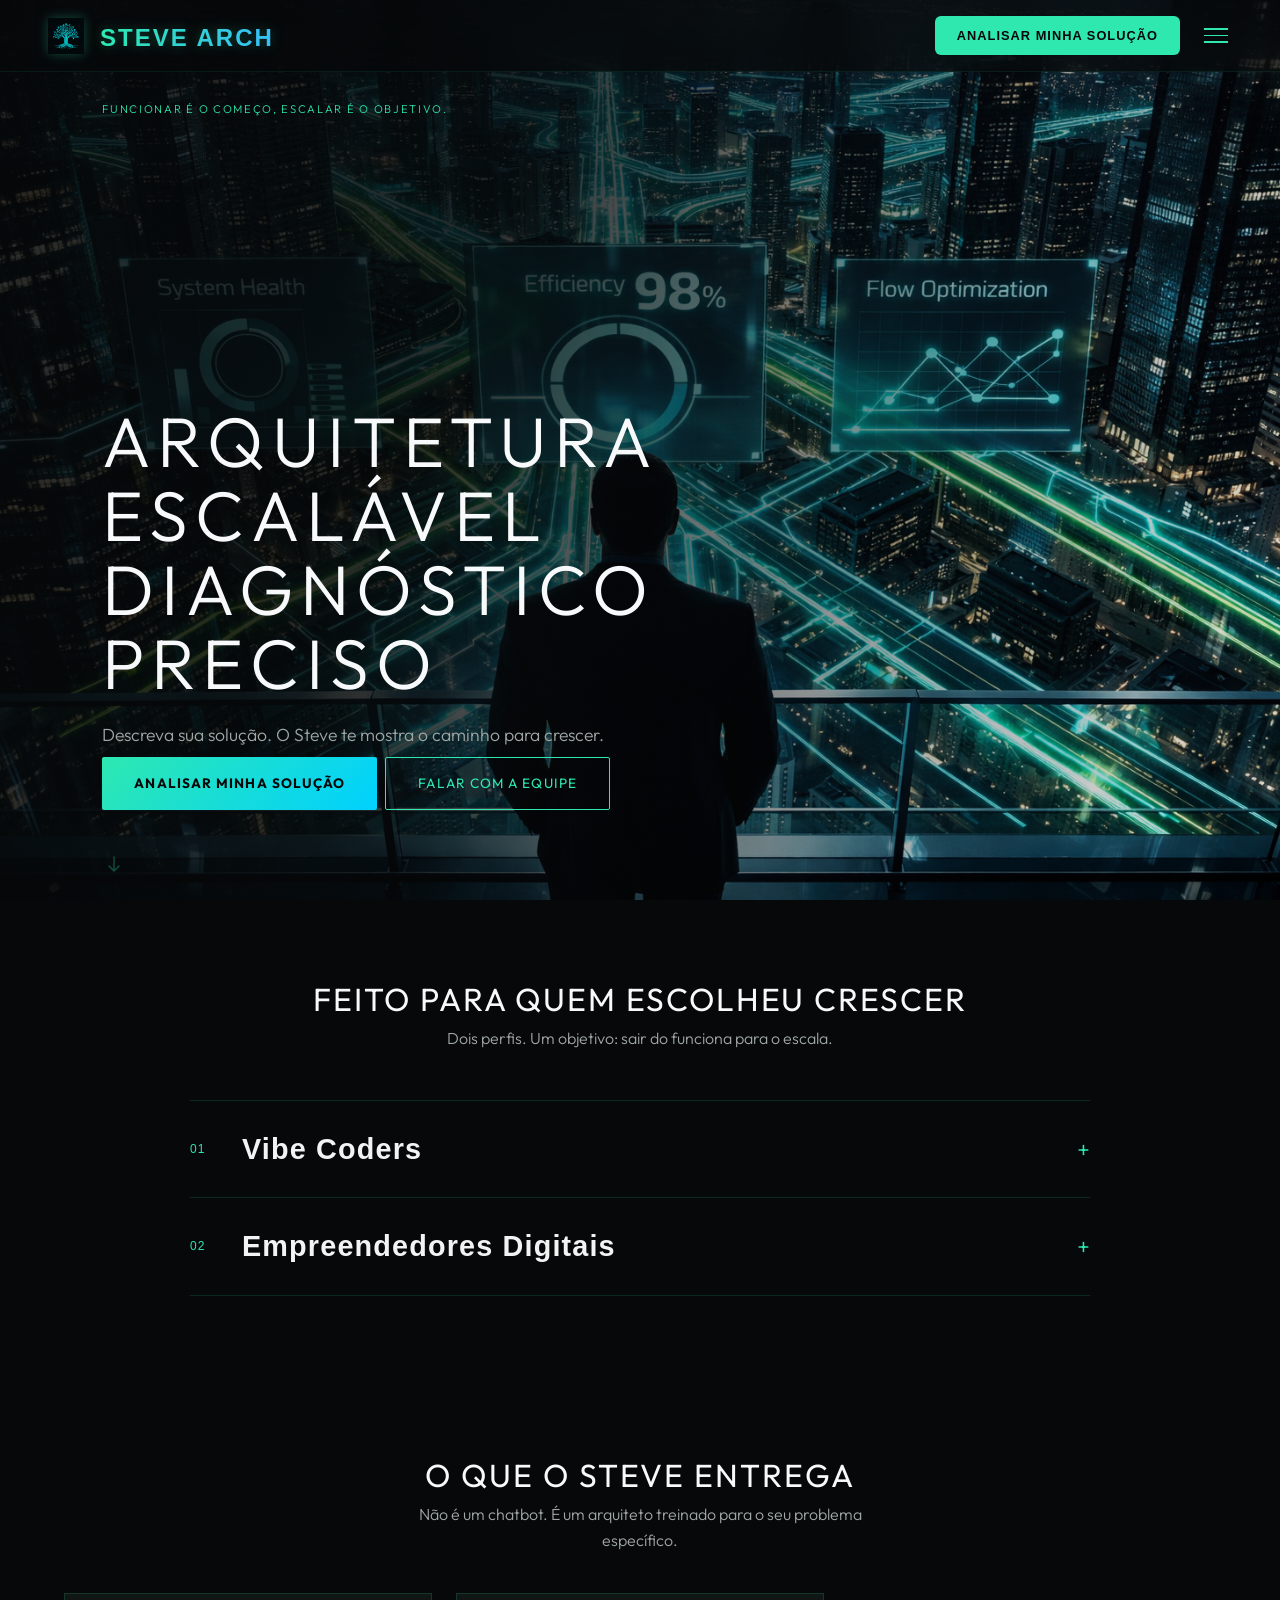
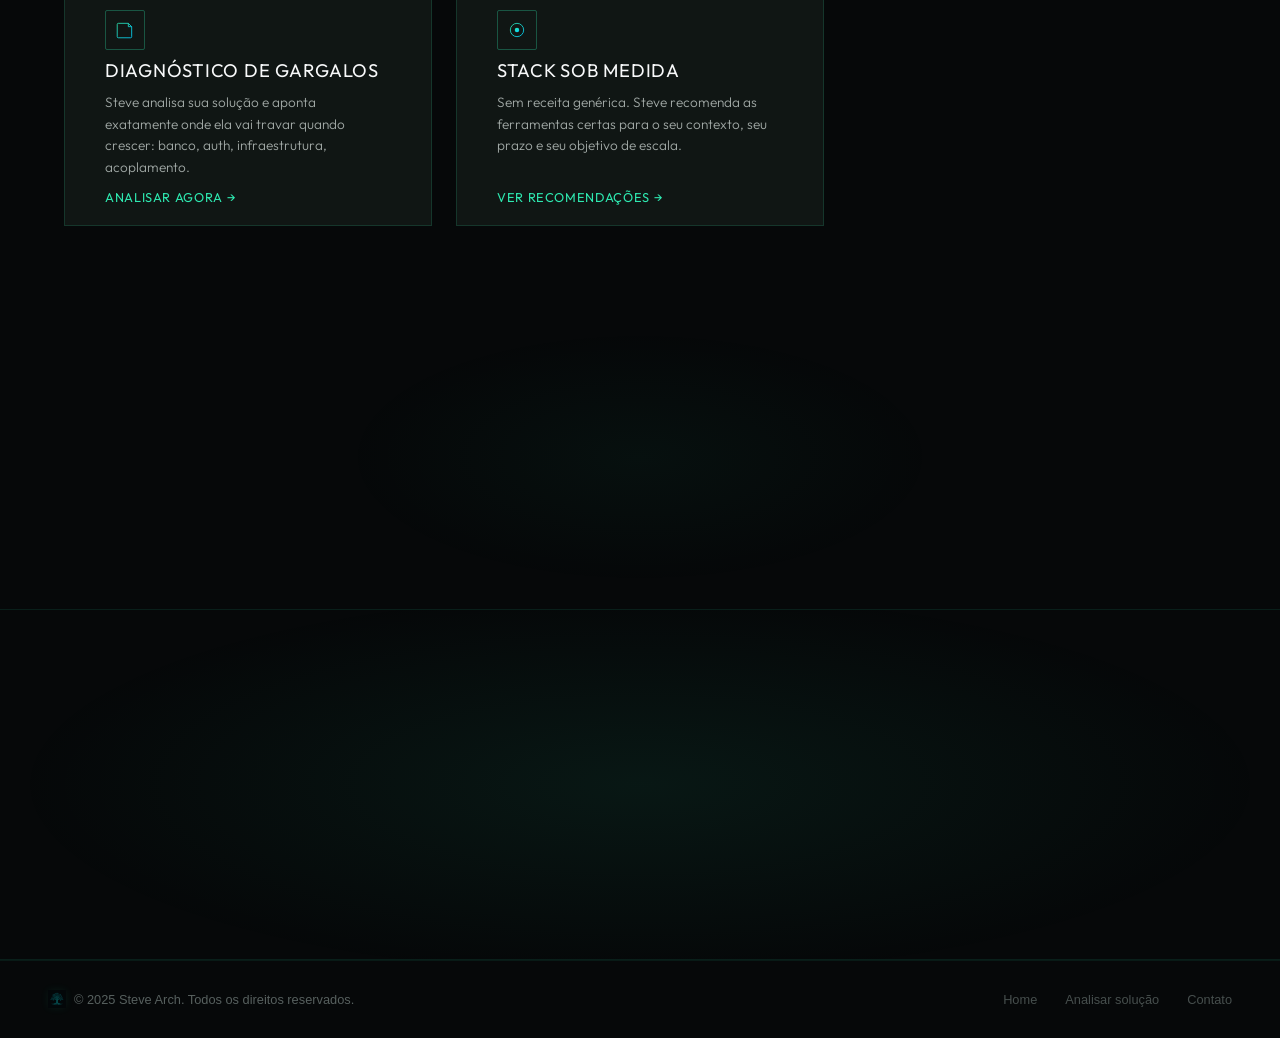
==== front-end/frontend/index.html @ 47bbb351 "feat: frontend Steve Arch completo" ====
<!DOCTYPE html>
<html lang="pt-BR">
<head>
  <meta charset="UTF-8">
  <meta name="viewport" content="width=device-width, initial-scale=1.0">
  <meta name="description" content="Steve Arch — O arquiteto de soluções que te ajuda a escalar. Funcionar é o começo. Escalar é o objetivo.">
  <title>Steve Arch — Funcionar é o começo. Escalar é o objetivo.</title>
  <link rel="preconnect" href="https://fonts.googleapis.com">
  <link rel="preconnect" href="https://fonts.gstatic.com" crossorigin>
  <link href="https://fonts.googleapis.com/css2?family=Outfit:wght@300;400;500;600;700&display=swap" rel="stylesheet">
  <link rel="icon" type="image/png" href="../Image/logo2.png">
  <link rel="stylesheet" href="https://cdnjs.cloudflare.com/ajax/libs/font-awesome/6.5.0/css/all.min.css">
  <link rel="stylesheet" href="css/main.css">
  <link rel="stylesheet" href="css/components.css">
  <link rel="stylesheet" href="css/animations.css">
  <script defer src="js/neural-bg.js"></script>
  <script defer src="js/main.js"></script>
</head>
<body>
  <canvas id="neural-canvas" aria-hidden="true"></canvas>
  <div class="page-content">
    <nav class="navbar" id="navbar">
      <div class="nav-left">
        <a href="index.html" class="nav-logo-link">
          <img src="../Image/logo.png" alt="Steve Arch" class="atech-tree-img">
          <svg class="atech-logo-svg" width="200" height="36" viewBox="0 0 200 36" xmlns="http://www.w3.org/2000/svg">
            <defs>
              <linearGradient id="logo-grad" x1="0%" y1="0%" x2="100%" y2="0%">
                <stop offset="0%" stop-color="#2EE8B0"/>
                <stop offset="100%" stop-color="#38BDF8"/>
              </linearGradient>
            </defs>
            <text id="atech-full" x="4" y="28"
              font-family="'Arial Black', sans-serif"
              font-size="24" font-weight="700"
              fill="url(#logo-grad)"
              letter-spacing="2"
              style="opacity:0"
            >STEVE ARCH</text>
          </svg>
        </a>
      </div>
      <div class="nav-right">
        <a href="produtos.html" class="btn-cta-nav">Analisar minha solução</a>
        <button class="hamburger" id="hamburger" aria-label="Menu">
          <span></span><span></span><span></span>
        </button>
      </div>
    </nav>
    <div class="menu-overlay" id="menuOverlay">
      <button class="menu-close" id="menuClose">✕</button>
      <nav class="menu-overlay-nav">
        <a href="index.html" class="menu-link">Home</a>
        <a href="produtos.html" class="menu-link">Analisar solução</a>
        <a href="contato.html" class="menu-link">Contato</a>
      </nav>
    </div>
    <main>
      <section class="hero" aria-labelledby="hero-title">
        <span class="hero-tag fade-in">Funcionar é o começo, escalar é o objetivo.</span>
        <h1 id="hero-title" class="fade-in">Arquitetura escalável<br>Diagnóstico preciso</h1>
        <p class="hero-subtitle fade-in">Descreva sua solução. O Steve te mostra o caminho para crescer.</p>
        <div class="hero-actions fade-in">
          <a href="produtos.html" class="btn btn--primary">Analisar minha solução</a>
          <a href="contato.html" class="btn btn--outline">Falar com a equipe</a>
        </div>
        <div class="hero-particles-wrap">
          <canvas id="hero-particles" aria-hidden="true"></canvas>
        </div>
        <div class="hero__scroll scroll-indicator" aria-hidden="true">
          <svg width="24" height="24" viewBox="0 0 24 24" fill="none" xmlns="http://www.w3.org/2000/svg">
            <path d="M12 5v14m0 0l-5-5m5 5 5-5" stroke="rgba(46,232,176,0.3)" stroke-width="1.5" stroke-linecap="round" stroke-linejoin="round"/>
          </svg>
        </div>
      </section>
      <section class="section" aria-labelledby="whom-title">
        <div class="container">
          <h2 id="whom-title" class="section__title fade-in">Feito para quem escolheu crescer</h2>
          <p class="section__subtitle subtitle fade-in">Dois perfis. Um objetivo: sair do funciona para o escala.</p>
          <div class="accordion-audience fade-in">
            <div class="acc-item fade-in" data-index="0">
              <div class="acc-header">
                <span class="acc-number">01</span>
                <h3 class="acc-title">Vibe Coders</h3>
                <span class="acc-icon">+</span>
              </div>
              <div class="acc-body">
                <p>Você criou uma solução com IA e ela funciona. Mas você sabe que se crescer, vai quebrar. O Steve Arch analisa o que você construiu, aponta onde vai travar e mostra o caminho para chegar a mil usuários sem refazer tudo do zero.</p>
                <ul class="acc-list">
                  <li>Diagnóstico dos gargalos da sua solução</li>
                  <li>Stack recomendada para o seu contexto</li>
                  <li>Próximo passo validado antes de executar</li>
                  <li>Projeção de onde sua solução pode chegar</li>
                </ul>
                <a href="produtos.html" class="acc-cta">Analisar minha solução →</a>
              </div>
            </div>
            <div class="acc-item fade-in" data-index="1">
              <div class="acc-header">
                <span class="acc-number">02</span>
                <h3 class="acc-title">Empreendedores Digitais</h3>
                <span class="acc-icon">+</span>
              </div>
              <div class="acc-body">
                <p>Você tem uma ideia ou um produto nascente e quer construir certo desde o início. O Steve não te dá um passo a passo genérico. Ele entende o seu problema real e projeta a arquitetura certa para a escala que você quer atingir.</p>
                <ul class="acc-list">
                  <li>Arquitetura pensada para crescimento</li>
                  <li>Ferramentas certas para o seu momento</li>
                  <li>Visão do potencial financeiro da solução</li>
                  <li>Decisões técnicas com impacto de negócio</li>
                </ul>
                <a href="produtos.html" class="acc-cta">Começar do jeito certo →</a>
              </div>
            </div>
          </div>
        </div>
      </section>
      <section class="section" aria-labelledby="offerings-title">
        <div class="container">
          <h2 id="offerings-title" class="section__title fade-in">O que o Steve entrega</h2>
          <p class="section__subtitle subtitle fade-in">Não é um chatbot. É um arquiteto treinado para o seu problema específico.</p>
          <div class="offerings-grid">
            <article class="offering-card fade-in delay-1">
              <div class="offering-card__icon" aria-hidden="true">
                <svg width="20" height="20" viewBox="0 0 36 36" fill="none" xmlns="http://www.w3.org/2000/svg">
                  <defs><linearGradient id="ig-ebook" x1="0%" y1="0%" x2="100%" y2="100%"><stop offset="0%" stop-color="#2EE8B0"/><stop offset="100%" stop-color="#00D1FF"/></linearGradient></defs>
                  <path d="M6 6h18l6 6v18a2 2 0 0 1-2 2H6a2 2 0 0 1-2-2V8a2 2 0 0 1 2-2z" stroke="url(#ig-ebook)" stroke-width="1.5" fill="none"/>
                  <path d="M24 6v6h6" stroke="url(#ig-ebook)" stroke-width="1.5"/>
                  <line x1="10" y1="20" x2="22" y2="20" stroke="url(#ig-ebook)" stroke-width="1" stroke-linecap="round"/>
                  <line x1="10" y1="24" x2="22" y2="24" stroke="url(#ig-ebook)" stroke-width="1" stroke-linecap="round"/>
                  <line x1="10" y1="28" x2="18" y2="28" stroke="url(#ig-ebook)" stroke-width="1" stroke-linecap="round"/>
                </svg>
              </div>
              <h3>Diagnóstico de Gargalos</h3>
              <p>Steve analisa sua solução e aponta exatamente onde ela vai travar quando crescer: banco, auth, infraestrutura, acoplamento.</p>
              <a href="produtos.html" class="offering-card__link">Analisar agora &rarr;</a>
            </article>
            <article class="offering-card fade-in delay-2">
              <div class="offering-card__icon" aria-hidden="true">
                <svg width="20" height="20" viewBox="0 0 36 36" fill="none" xmlns="http://www.w3.org/2000/svg">
                  <defs><linearGradient id="ig-trade" x1="0%" y1="0%" x2="100%" y2="100%"><stop offset="0%" stop-color="#2EE8B0"/><stop offset="100%" stop-color="#00D1FF"/></linearGradient></defs>
                  <circle cx="18" cy="18" r="12" stroke="url(#ig-trade)" stroke-width="1.5" fill="none"/>
                  <circle cx="18" cy="18" r="4" fill="url(#ig-trade)"/>
                  <line x1="18" y1="4" x2="18" y2="10" stroke="url(#ig-trade)" stroke-width="1.5" stroke-linecap="round"/>
                  <line x1="18" y1="26" x2="18" y2="32" stroke="url(#ig-trade)" stroke-width="1.5" stroke-linecap="round"/>
                  <line x1="4" y1="18" x2="10" y2="18" stroke="url(#ig-trade)" stroke-width="1.5" stroke-linecap="round"/>
                  <line x1="26" y1="18" x2="32" y2="18" stroke="url(#ig-trade)" stroke-width="1.5" stroke-linecap="round"/>
                </svg>
              </div>
              <h3>Stack sob Medida</h3>
              <p>Sem receita genérica. Steve recomenda as ferramentas certas para o seu contexto, seu prazo e seu objetivo de escala.</p>
              <a href="produtos.html" class="offering-card__link">Ver recomendações &rarr;</a>
            </article>
            <article class="offering-card fade-in delay-3">
              <div class="offering-card__icon" aria-hidden="true">
                <svg width="20" height="20" viewBox="0 0 36 36" fill="none" xmlns="http://www.w3.org/2000/svg">
                  <defs><linearGradient id="ig-solucoes" x1="0%" y1="0%" x2="100%" y2="100%"><stop offset="0%" stop-color="#2EE8B0"/><stop offset="100%" stop-color="#00D1FF"/></linearGradient></defs>
                  <rect x="4" y="4" width="12" height="12" rx="2" stroke="url(#ig-solucoes)" stroke-width="1.5" fill="none"/>
                  <rect x="20" y="4" width="12" height="12" rx="2" stroke="url(#ig-solucoes)" stroke-width="1.5" fill="none"/>
                  <rect x="4" y="20" width="12" height="12" rx="2" stroke="url(#ig-solucoes)" stroke-width="1.5" fill="none"/>
                  <rect x="20" y="20" width="12" height="12" rx="2" stroke="url(#ig-solucoes)" stroke-width="1.5" fill="none"/>
                </svg>
              </div>
              <h3>Projeção de Potencial</h3>
              <p>Steve mostra onde sua solução pode chegar em usuários, receita e impacto. Com as decisões técnicas certas tomadas hoje.</p>
              <a href="produtos.html" class="offering-card__link">Ver projeção &rarr;</a>
            </article>
          </div>
        </div>
      </section>
      <section class="final-cta" aria-labelledby="final-cta-title">
        <div class="container">
          <h2 id="final-cta-title" class="final-cta__title fade-in">Sua solução precisa de mais do que funcionar.</h2>
          <p class="final-cta__subtitle subtitle fade-in">Descreva o que você construiu. Steve cuida do resto.</p>
          <a href="produtos.html" class="btn btn--primary fade-in">Analisar minha solução</a>
        </div>
      </section>
    </main>
    <section class="cta-strip">
      <div class="cta-strip-inner">
        <div class="cta-strip-text fade-in">
          <span class="cta-strip-tag">Pronto para escalar de verdade?</span>
          <h2 class="cta-strip-title">Funcionar é o começo.<br>Escalar é o objetivo.</h2>
        </div>
        <div class="cta-strip-actions fade-in">
          <a href="produtos.html" class="btn-primary">Analisar minha solução</a>
          <a href="contato.html" class="btn-secondary">Falar com a equipe</a>
        </div>
      </div>
    </section>
    <footer class="footer">
      <div class="footer-inner">
        <span class="footer-copy">
          <img src="../Image/logo.png" alt="Steve Arch" class="footer-logo-icon">
          © 2025 Steve Arch. Todos os direitos reservados.
        </span>
        <nav class="footer-nav">
          <a href="index.html">Home</a>
          <a href="produtos.html">Analisar solução</a>
          <a href="contato.html">Contato</a>
        </nav>
      </div>
    </footer>
  </div>
<script>
(function() {
  function animateLogo() {
    var el = document.getElementById('atech-full');
    if (!el) return;
    var text = 'STEVE ARCH';
    var letters = [];
    for (var i = 1; i <= text.length; i++) { letters.push(text.substring(0, i)); }
    var i = 0;
    el.style.opacity = '1';
    function type() {
      if (i < letters.length) { el.textContent = letters[i]; i++; setTimeout(type, 120); }
      else { setTimeout(erase, 1200); }
    }
    function erase() {
      var j = text.length;
      function del() {
        if (j > 0) { el.textContent = text.substring(0, j); j--; setTimeout(del, 80); }
        else { el.textContent = ''; setTimeout(animateLogo, 500); }
      }
      del();
    }
    type();
  }
  if (document.readyState === 'loading') { document.addEventListener('DOMContentLoaded', animateLogo); }
  else { animateLogo(); }
})();
</script>
<script>
(function() {
  var canvas = document.getElementById('hero-particles');
  if (!canvas) return;
  var ctx = canvas.getContext('2d');
  var w, h, particles;
  var COLORS = [[46,232,176],[0,209,255],[30,80,255]];
  var PARTICLE_COUNT = 40;
  function resize() { var p = canvas.parentElement; w = canvas.width = p.offsetWidth; h = canvas.height = p.offsetHeight; }
  function init() {
    resize(); particles = [];
    for (var i = 0; i < PARTICLE_COUNT; i++) {
      var c = COLORS[Math.floor(Math.random()*COLORS.length)];
      particles.push({x:Math.random()*w,y:Math.random()*h,vx:(Math.random()-0.5)*0.6,vy:(Math.random()-0.5)*0.6,r:Math.random()*1.8+0.5,c:c,a:Math.random()*0.3+0.15});
    }
  }
  function draw() {
    ctx.clearRect(0,0,w,h);
    for (var i = 0; i < particles.length; i++) {
      var p = particles[i]; p.x+=p.vx; p.y+=p.vy;
      if(p.x<0)p.x=w; if(p.x>w)p.x=0; if(p.y<0)p.y=h; if(p.y>h)p.y=0;
      ctx.beginPath(); ctx.arc(p.x,p.y,p.r,0,Math.PI*2);
      ctx.fillStyle='rgba('+p.c[0]+','+p.c[1]+','+p.c[2]+','+p.a+')'; ctx.fill();
      for (var j=i+1;j<particles.length;j++) {
        var q=particles[j]; var dx=p.x-q.x; var dy=p.y-q.y; var dist=dx*dx+dy*dy;
        if(dist<10000){var alpha=0.08*(1-dist/10000);ctx.beginPath();ctx.moveTo(p.x,p.y);ctx.lineTo(q.x,q.y);ctx.strokeStyle='rgba(46,232,176,'+alpha+')';ctx.lineWidth=0.5;ctx.stroke();}
      }
    }
    requestAnimationFrame(draw);
  }
  init(); draw(); window.addEventListener('resize',function(){resize();});
})();
</script>
</body>
</html>
---- front-end/frontend/css/main.css ----
/* ========================================
   ATECH — Intensidade +2
   Futurista, vibrante, com DNA verde
   ======================================== */

*,
*::before,
*::after {
  margin: 0;
  padding: 0;
  box-sizing: border-box;
}

:root {
  /* Core palette — Intensidade +2 */
  --bg-deep:      #060809;   /* Primary page background */
  --bg-base:      #0A0E0D;   /* Section backgrounds */
  --bg-surface:   #101614;   /* Card backgrounds */
  --bg-elevated:  #161D1A;   /* Hover */

  /* Accents */
  --accent:       #2EE8B0;   /* Primary vibrant green */
  --accent-muted: #76AB96;   /* Detail — borders, secondary */

  /* Typography */
  --text-primary: #F8F9FA;   /* Pure cold white */
  --text-second:  #A0A8A5;   /* Muted slate green */
  --text-dim:     #2E3431;   /* Disabled */

  /* Glow */
  --glow:       0 0 20px rgba(46, 232, 176, 0.5);
  --glow-sm:    0 0 8px rgba(46, 232, 176, 0.25);
  --glow-dim:   0 0 6px rgba(46, 232, 176, 0.15);

  /* Borders */
  --border-dim:  1px solid rgba(46, 232, 176, 0.10);
  --border-base: 1px solid rgba(46, 232, 176, 0.15);
  --border-accent: 1px solid rgba(46, 232, 176, 0.30);

  /* Spacing */
  --space-xs: 8px;
  --space-sm: 16px;
  --space-md: 24px;
  --space-lg: 40px;
  --space-xl: 56px;
  --space-2xl: 80px;

  /* Typography */
  --font-main:  'Outfit', sans-serif;
  --font-body:  'Outfit', sans-serif;

  /* Layout */
  --container-max: 1200px;
  --navbar-h: 72px;
}

html { scroll-behavior: smooth; }

body {
  font-family: var(--font-body);
  font-weight: 300;
  line-height: 1.7;
  color: var(--text-primary);
  background: var(--bg-deep);
  overflow-x: hidden;
}

/* Neural canvas */
#neural-canvas {
  position: fixed; top: 0; left: 0;
  width: 100%; height: 100%;
  z-index: 0; pointer-events: none;
}

.page-content { position: relative; z-index: 1; }

a { color: inherit; text-decoration: none; }

img { display: block; max-width: 100%; }

ul, ol { list-style: none; }

/* ============================
   TYPOGRAPHY (untouched)
   ============================ */
h1, h2, h3, h4, h5, h6 {
  font-family: var(--font-main);
  color: var(--text-primary);
  text-transform: uppercase;
}

h1 {
  font-size: clamp(2.5rem, 5vw, 4rem);
  font-weight: 300;
  letter-spacing: 0.1em;
  line-height: 1.05;
}

h2 {
  font-size: clamp(1.4rem, 3vw, 2rem);
  font-weight: 400;
  letter-spacing: 0.06em;
  line-height: 1.2;
}

h3 {
  font-size: clamp(0.95rem, 1.8vw, 1.15rem);
  font-weight: 400;
  line-height: 1.4;
  letter-spacing: 0.04em;
}

h4 {
  font-size: 0.9rem;
  font-weight: 400;
  text-transform: uppercase;
  letter-spacing: 0.08em;
}

p { color: var(--text-second); font-weight: 300; line-height: 1.6; }

.subtitle {
  font-weight: 300;
  color: var(--text-second);
  line-height: 1.6;
}

/* ============================
   CONTAINER
   ============================ */
.container {
  width: 100%; max-width: var(--container-max);
  margin: 0 auto; padding: 0 var(--space-sm);
}

/* ============================
   NAVBAR
   ============================ */
.navbar {
  position: fixed;
  top: 0; left: 0; right: 0;
  z-index: 100;
  display: flex;
  align-items: center;
  justify-content: space-between;
  padding: 0 48px;
  height: 72px;
  background: rgba(6, 8, 9, 0.7);
  backdrop-filter: blur(20px);
  -webkit-backdrop-filter: blur(20px);
  border-bottom: 1px solid rgba(46, 232, 176, 0.08);
  transition: background 0.3s ease;
}
.navbar.scrolled {
  background: rgba(6, 8, 9, 0.95);
  border-bottom-color: rgba(46, 232, 176, 0.15);
}
.nav-left { display: flex; align-items: center; gap: 12px; }
.nav-right { display: flex; align-items: center; gap: 20px; }
.nav-links { display: none; }
.nav-logo-link { display: flex; align-items: center; gap: 12px; text-decoration: none; }

.btn-cta-nav {
  padding: 9px 22px;
  background: #2EE8B0;
  color: #060809;
  font-family: 'DM Sans', sans-serif;
  font-size: 0.8rem;
  font-weight: 700;
  letter-spacing: 0.08em;
  text-transform: uppercase;
  border-radius: 6px;
  text-decoration: none;
  transition: all 0.2s ease;
}
.btn-cta-nav:hover {
  background: #38BDF8;
  box-shadow: 0 0 20px rgba(46, 232, 176, 0.3);
}

.hamburger {
  background: none;
  border: none;
  cursor: pointer;
  display: flex;
  flex-direction: column;
  gap: 5px;
  padding: 4px;
}
.hamburger span {
  display: block;
  width: 24px;
  height: 1.5px;
  background: #2EE8B0;
  transition: all 0.3s ease;
}
.hamburger.active span:nth-child(1) { transform: translateY(6.5px) rotate(45deg); }
.hamburger.active span:nth-child(2) { opacity: 0; }
.hamburger.active span:nth-child(3) { transform: translateY(-6.5px) rotate(-45deg); }

.menu-overlay {
  position: fixed;
  inset: 0;
  z-index: 200;
  background: rgba(6, 8, 9, 0.97);
  backdrop-filter: blur(24px);
  -webkit-backdrop-filter: blur(24px);
  display: flex;
  flex-direction: column;
  align-items: center;
  justify-content: center;
  opacity: 0;
  pointer-events: none;
  transition: opacity 0.4s ease;
}
.menu-overlay.open {
  opacity: 1;
  pointer-events: all;
}
.menu-close {
  position: absolute;
  top: 28px; right: 48px;
  background: none;
  border: none;
  color: #2EE8B0;
  font-size: 1.5rem;
  cursor: pointer;
}
.menu-overlay-nav {
  display: flex;
  flex-direction: column;
  align-items: center;
  gap: 40px;
}
.menu-link {
  font-family: 'Syne', sans-serif;
  font-size: clamp(2.5rem, 6vw, 4.5rem);
  font-weight: 800;
  color: #F0F4F3;
  text-decoration: none;
  letter-spacing: -0.02em;
  transition: color 0.2s ease;
  line-height: 1;
}
.menu-link:hover { color: #2EE8B0; }

/* ============================
   ACCORDION AUDIENCE
   ============================ */
.accordion-audience {
  width: 100%;
  max-width: 900px;
  margin: 48px auto 0;
  display: flex;
  flex-direction: column;
  gap: 0;
}
.acc-item {
  border-top: 1px solid rgba(46, 232, 176, 0.15);
  overflow: hidden;
  transition: background 0.3s ease;
}
.acc-item:last-child { border-bottom: 1px solid rgba(46, 232, 176, 0.15); }
.acc-item.active { background: rgba(46, 232, 176, 0.04); }
.acc-header {
  display: flex;
  align-items: center;
  gap: 24px;
  padding: 28px 0;
  cursor: pointer;
  user-select: none;
}
.acc-number {
  font-family: 'DM Sans', sans-serif;
  font-size: 0.75rem;
  color: #2EE8B0;
  letter-spacing: 0.1em;
  min-width: 28px;
}
.acc-title {
  font-family: 'Syne', sans-serif;
  font-size: clamp(1.3rem, 2.5vw, 1.8rem);
  font-weight: 700;
  color: #F0F4F3;
  flex: 1;
  margin: 0;
  transition: color 0.2s ease;
  text-transform: none;
}
.acc-item.active .acc-title { color: #2EE8B0; }
.acc-icon {
  font-size: 1.5rem;
  color: #2EE8B0;
  transition: transform 0.3s ease;
  line-height: 1;
}
.acc-item.active .acc-icon { transform: rotate(45deg); }
.acc-body {
  max-height: 0;
  overflow: hidden;
  transition: max-height 0.5s cubic-bezier(0.16, 1, 0.3, 1), padding 0.3s ease;
  padding: 0;
}
.acc-item.active .acc-body {
  max-height: 400px;
  padding-bottom: 32px;
}
.acc-body p {
  color: #A8B8B4;
  font-size: 1rem;
  line-height: 1.7;
  margin-bottom: 20px;
  max-width: 620px;
}
.acc-list {
  list-style: none;
  padding: 0;
  margin: 0 0 24px;
  display: flex;
  flex-direction: column;
  gap: 10px;
}
.acc-list li {
  display: flex;
  align-items: center;
  gap: 10px;
  font-size: 0.9rem;
  color: #F0F4F3;
}
.acc-list li::before {
  content: '';
  width: 6px;
  height: 6px;
  border-radius: 50%;
  background: #2EE8B0;
  flex-shrink: 0;
}
.acc-cta {
  color: #2EE8B0;
  font-size: 0.85rem;
  font-weight: 600;
  letter-spacing: 0.05em;
  text-decoration: none;
  transition: opacity 0.2s ease;
}
.acc-cta:hover { opacity: 0.7; }
/* ============================
   BUTTONS
   ============================ */
.btn {
  display: inline-flex; align-items: center; justify-content: center; gap: var(--space-xs);
  font-family: var(--font-body); font-weight: 400; font-size: 0.85rem;
  padding: 14px 32px; border-radius: 2px;
  border: none; cursor: pointer; transition: all 0.25s ease;
  text-decoration: none; white-space: nowrap;
  letter-spacing: 0.08em; text-transform: uppercase;
}

.btn:focus-visible { outline: 2px solid var(--accent); outline-offset: 3px; }

/* Primary — solid green */
.btn--primary {
  background: linear-gradient(135deg, #2EE8B0, #00D1FF);
  color: #060809;
  font-weight: 700;
}

.btn--primary:hover {
  box-shadow: 0 0 20px rgba(46, 232, 176, 0.5);
  transform: translateY(-1px);
}

/* Ghost / Outline */
.btn--outline {
  background: transparent; color: var(--accent);
  border: 1px solid var(--accent);
}

.btn--outline:hover {
  background: rgba(46, 232, 176, 0.06);
  box-shadow: var(--glow-sm);
  transform: translateY(-1px);
}

/* ============================
   HERO
   ============================ */
.hero {
  min-height: 100vh;
  display: flex;
  flex-direction: column;
  justify-content: flex-end;
  align-items: flex-start;
  padding: 120px 8vw 10vh;
  position: relative;
  overflow: hidden;
  text-align: left;
  background: url('../assets/capa2.png') center / cover no-repeat;
}

.hero::before { display: none; }

.hero::after {
  content: '';
  position: absolute;
  inset: 0;
  background: linear-gradient(105deg, rgba(6,8,9,0.85) 35%, rgba(6,8,9,0.3) 75%, rgba(6,8,9,0.1) 100%);
  pointer-events: none;
  z-index: 1;
}

.hero > * { position: relative; z-index: 2; }

/* Tag — top-left, subtle */
.hero-tag {
  position: absolute;
  top: 100px;
  left: 8vw;
  z-index: 2;
  font-size: 0.7rem;
  letter-spacing: 0.15em;
  color: #2EE8B0;
  opacity: 0.8;
  text-transform: uppercase;
  font-family: var(--font-body);
}

.hero h1 {
  font-size: clamp(2.8rem, 5.5vw, 5rem);
  text-align: left;
  max-width: 700px;
  margin-bottom: 20px;
}

.hero-subtitle {
  text-align: left;
  max-width: 620px;
  font-size: clamp(0.95rem, 1.8vw, 1.1rem);
  font-weight: 300;
  color: var(--text-second);
  line-height: 1.6;
}

.hero-actions {
  display: flex;
  gap: var(--space-xs);
  justify-content: flex-start;
  flex-wrap: wrap;
  margin-top: var(--space-xs);
}

/* Hero particles background */
.hero-particles-wrap {
  position: absolute;
  inset: 0;
  z-index: 0;
  pointer-events: none;
  overflow: hidden;
}
#hero-particles {
  width: 100%;
  height: 100%;
  display: block;
  opacity: 0.15;
}

/* Scroll indicator */
.hero__scroll {
  position: absolute; bottom: var(--space-sm); left: 8vw;
  animation: bounce-arrow 2s ease-in-out infinite;
}

@keyframes bounce-arrow {
  0%, 100% { transform: translateY(0); opacity: 0.2; }
  50% { transform: translateY(5px); opacity: 0.8; }
}

/* ============================
   SECTIONS
   ============================ */
.section { padding: var(--space-xl) 0; }

.section__title { text-align: center; margin-bottom: var(--space-xs); }

.section__subtitle {
  text-align: center; max-width: 500px;
  margin: 0 auto var(--space-lg);
  color: var(--text-second); font-weight: 300;
}

/* ============================
   WHO / WHOM CARDS
   ============================ */
.whom-grid { display: grid; gap: var(--space-md); }

.whom-card {
  background: var(--bg-surface);
  backdrop-filter: blur(8px);
  -webkit-backdrop-filter: blur(8px);
  border: var(--border-base);
  padding: var(--space-sm) var(--space-lg);
  transition: all 0.3s ease;
}

.whom-card:hover {
  background: var(--bg-elevated);
  box-shadow: var(--glow-sm);
  transform: translateY(-2px);
}

.whom-card__icon {
  margin-bottom: var(--space-sm);
  width: 40px; height: 40px;
  border: var(--border-accent);
  border-radius: 2px;
  display: flex; align-items: center; justify-content: center;
}

.whom-card h3 {
  margin-bottom: var(--space-xs);
  color: var(--text-primary);
}

.whom-card p { font-size: 0.85rem; }

/* ============================
   OFFERINGS GRID
   ============================ */
.offerings-grid { display: grid; gap: var(--space-md); }

.offering-card {
  background: var(--bg-surface);
  backdrop-filter: blur(8px);
  -webkit-backdrop-filter: blur(8px);
  border: var(--border-base);
  padding: var(--space-sm) var(--space-lg);
  display: flex; flex-direction: column; gap: var(--space-xs);
  transition: all 0.3s ease;
}

.offering-card:hover {
  background: var(--bg-elevated);
  box-shadow: var(--glow-sm);
  transform: translateY(-2px);
}

.offering-card__icon {
  margin-bottom: 0;
  width: 40px; height: 40px;
  border: var(--border-accent);
  border-radius: 2px;
  display: flex; align-items: center; justify-content: center;
}

.offering-card h3 { color: var(--text-primary); }
.offering-card p { flex: 1; font-size: 0.85rem; }

.offering-card__link {
  color: var(--accent); font-weight: 400; font-size: 0.8rem;
  display: inline-flex; align-items: center; gap: 4px;
  transition: gap 0.2s ease;
  letter-spacing: 0.05em; text-transform: uppercase;
}

.offering-card__link:hover { gap: 8px; }

/* ============================
   FINAL CTA
   ============================ */
.final-cta { text-align: center; padding: var(--space-xl) 0; position: relative; }

.final-cta::before {
  content: ''; position: absolute;
  top: 50%; left: 50%; transform: translate(-50%, -50%);
  width: 700px; height: 300px;
  background: radial-gradient(ellipse, rgba(46,232,176,0.04) 0%, transparent 60%);
  pointer-events: none;
}

.final-cta .container {
  display: flex; flex-direction: column;
  align-items: center; gap: var(--space-sm);
  position: relative; z-index: 1;
}

.final-cta__title { max-width: 500px; }
.final-cta__subtitle { max-width: 400px; margin: 0 auto; font-weight: 300; }
.final-cta .btn { font-size: 0.9rem; padding: var(--space-sm) var(--space-2xl); }

/* ============================
   CTA STRIP
   ============================ */
.cta-strip {
  position: relative;
  padding: 100px 48px;
  overflow: hidden;
  border-top: 1px solid rgba(46, 232, 176, 0.1);
  border-bottom: 1px solid rgba(46, 232, 176, 0.1);
}
.cta-strip::before {
  content: '';
  position: absolute;
  inset: 0;
  background: radial-gradient(ellipse 70% 80% at 50% 50%, rgba(46,232,176,0.07) 0%, transparent 70%);
  pointer-events: none;
}
.cta-strip-inner {
  max-width: 1100px;
  margin: 0 auto;
  display: flex;
  align-items: center;
  justify-content: space-between;
  gap: 48px;
  flex-wrap: wrap;
}
.cta-strip-tag {
  display: block;
  font-size: 0.75rem;
  font-weight: 600;
  letter-spacing: 0.15em;
  text-transform: uppercase;
  color: #2EE8B0;
  margin-bottom: 16px;
}
.cta-strip-title {
  font-family: 'Syne', sans-serif;
  font-size: clamp(2rem, 4vw, 3.2rem);
  font-weight: 800;
  color: #F0F4F3;
  line-height: 1.1;
  letter-spacing: -0.02em;
  margin: 0;
}
.cta-strip-actions {
  display: flex;
  gap: 16px;
  flex-shrink: 0;
  flex-wrap: wrap;
}

/* ============================
   FOOTER
   ============================ */
.footer {
  border-top: 1px solid rgba(46, 232, 176, 0.08);
  padding: 28px 48px;
}
.footer-inner {
  display: flex;
  align-items: center;
  justify-content: space-between;
  flex-wrap: wrap;
  gap: 16px;
}
.footer-copy {
  display: flex;
  align-items: center;
  gap: 8px;
  font-size: 0.8rem;
  color: rgba(168, 184, 180, 0.5);
  font-family: 'DM Sans', sans-serif;
}
.footer-logo-icon {
  height: 18px;
  width: auto;
  opacity: 0.4;
  filter: drop-shadow(0 0 4px rgba(46,232,176,0.2));
}
.footer-nav {
  display: flex;
  gap: 28px;
}
.footer-nav a {
  font-size: 0.8rem;
  color: rgba(168, 184, 180, 0.4);
  text-decoration: none;
  font-family: 'DM Sans', sans-serif;
  transition: color 0.2s ease;
}
.footer-nav a:hover { color: #2EE8B0; }

/* ============================
   TABLET ≥ 640px
   ============================ */
@media (min-width: 640px) {
  .container { padding: 0 var(--space-md); }
  .hero-actions { flex-direction: row; justify-content: flex-start; }
  .whom-grid { grid-template-columns: repeat(2, 1fr); }
  .offerings-grid { grid-template-columns: repeat(2, 1fr); }
}

/* ============================
   DESKTOP ≥ 1024px
   ============================ */
@media (min-width: 1024px) {
.offerings-grid { grid-template-columns: repeat(3, 1fr); }
  .section { padding: var(--space-2xl) 0; }
}

/* ============================
   PRODUCTS PAGE
   ============================ */
.page-hero {
  padding: calc(var(--navbar-h) + 100px) 0 var(--space-sm);
  text-align: center;
}

.page-hero h1 { margin-bottom: var(--space-sm); }
.page-hero p { max-width: 500px; margin: 0 auto; }

/* Product Grid */
.product-grid {
  display: grid; gap: var(--space-md); margin-bottom: var(--space-xl);
}

.product-card {
  background: var(--bg-surface);
  backdrop-filter: blur(8px);
  -webkit-backdrop-filter: blur(8px);
  border: var(--border-base);
  padding: var(--space-sm) var(--space-sm) var(--space-md);
  display: flex; flex-direction: column; gap: var(--space-xs);
  transition: all 0.3s ease;
}

.product-card:hover {
  background: var(--bg-elevated);
  box-shadow: var(--glow-sm);
  transform: translateY(-2px);
}

.product-card.disabled { opacity: 0.2; pointer-events: none; filter: grayscale(0.6); }

/* Badges */
.product-card__badge {
  display: inline-block; width: fit-content;
  padding: 3px 10px; border-radius: 2px;
  font-size: 0.6rem; font-weight: 500;
  letter-spacing: 0.1em; text-transform: uppercase;
  background: linear-gradient(135deg, rgba(46, 232, 176, 0.1), rgba(0, 209, 255, 0.1));
  color: #2EE8B0;
  border: 1px solid #2EE8B0;
}

.product-card h3 { color: var(--text-primary); }
.product-card p { flex: 1; font-size: 0.82rem; font-weight: 300; }
.product-card .btn { align-self: flex-start; padding: var(--space-xs) var(--space-md); font-size: 0.75rem; }

@media (min-width: 640px) { .product-grid { grid-template-columns: repeat(2, 1fr); } }
@media (min-width: 1024px) { .product-grid { grid-template-columns: repeat(3, 1fr); } }

/* ============================
   CONTACT PAGE
   ============================ */
.contact-grid { display: grid; gap: var(--space-lg); padding-bottom: var(--space-xl); }

.contact-info__title { color: var(--text-primary); margin-bottom: var(--space-sm); font-weight: 400; }

.contact-info__item {
  display: flex; align-items: flex-start;
  gap: var(--space-sm); margin-bottom: var(--space-sm);
}

.contact-info__item svg {
  flex-shrink: 0; margin-top: 2px;
  width: 24px; height: 24px;
  border: var(--border-accent);
  border-radius: 2px; padding: 4px;
}

.contact-info__item h4 { color: var(--text-primary); margin-bottom: 2px; font-weight: 400; }
.contact-info__item p { font-size: 0.82rem; }

.contact-info__socials {
  margin-top: var(--space-lg);
  display: flex; flex-direction: column; gap: var(--space-xs);
}

.contact-info__socials a {
  color: var(--accent); font-weight: 400; font-size: 0.82rem;
  transition: color 0.2s ease;
  letter-spacing: 0.04em;
}

.contact-info__socials a:hover { color: var(--text-primary); }

/* Contact Form */
.contact-form {
  background: var(--bg-surface);
  backdrop-filter: blur(8px);
  -webkit-backdrop-filter: blur(8px);
  border: var(--border-base);
  padding: var(--space-sm) var(--space-sm);
}

.contact-form h3 { color: var(--text-primary); margin-bottom: var(--space-sm); }

.form-group { margin-bottom: var(--space-md); }

.form-group label {
  font-family: var(--font-body);
  font-size: 0.68rem; font-weight: 400;
  letter-spacing: 0.12em; text-transform: uppercase;
  color: var(--text-second);
  display: block; margin-bottom: 6px;
}

.form-group input,
.form-group select,
.form-group textarea {
  width: 100%;
  background: rgba(16, 22, 20, 0.8);
  border: var(--border-dim);
  border-radius: 2px;
  padding: 10px 12px;
  color: var(--text-primary);
  font-family: var(--font-body);
  font-size: 0.85rem; font-weight: 300;
  outline: none;
  transition: border-color 0.2s ease, box-shadow 0.2s ease;
}

.form-group input::placeholder,
.form-group textarea::placeholder { color: var(--text-dim); }

.form-group input:focus,
.form-group select:focus,
.form-group textarea:focus {
  border-color: rgba(46, 232, 176, 0.4);
  box-shadow: var(--glow-sm);
}

.form-group textarea { min-height: 120px; resize: vertical; }

.form-group select {
  appearance: none; -webkit-appearance: none;
  background-image: url("data:image/svg+xml,%3Csvg xmlns='http://www.w3.org/2000/svg' width='12' height='12' viewBox='0 0 12 12'%3E%3Cpath fill='%232EE8B0' d='M6 8L1 3h10z'/%3E%3C/svg%3E");
  background-repeat: no-repeat;
  background-position: right var(--space-sm) center;
  padding-right: var(--space-xl);
}

.form-group select option { background: var(--bg-surface); color: var(--text-primary); }

.contact-form .form-note {
  font-size: 0.7rem; color: var(--text-dim);
  margin-top: var(--space-xs); text-align: center;
}

@media (min-width: 1024px) {
  .contact-grid { grid-template-columns: 1fr 1fr; gap: var(--space-2xl); }
}

.atech-tree-img {
  height: 36px;
  width: auto;
  filter: drop-shadow(0 0 6px rgba(46, 232, 176, 0.3));
  flex-shrink: 0;
}

/* ============================
   ANIMATED NAVBAR LOGO
   ============================ */
.atech-logo-svg {
  display: block;
  filter: drop-shadow(0 0 6px rgba(46, 232, 176, 0.3));
}

.logo-letter {
  stroke-dasharray: 200;
  stroke-dashoffset: 200;
  fill-opacity: 0;
  will-change: stroke-dashoffset, fill-opacity;
}
---- front-end/frontend/css/components.css ----
/* ========================================
   ATECH — Components
   ======================================== */

/* ============================
   FILTER BAR
   ============================ */
.filter-bar {
  display: flex; flex-wrap: wrap; justify-content: center;
  gap: var(--space-xs); margin-bottom: var(--space-lg);
}

.filter-btn {
  padding: var(--space-xs) var(--space-md);
  border: 1px solid rgba(46, 232, 176, 0.2);
  border-radius: 2px;
  background: transparent;
  color: var(--text-second);
  font-family: var(--font-body);
  font-size: 0.75rem;
  cursor: pointer;
  transition: all 0.25s ease;
  text-transform: uppercase;
  letter-spacing: 0.1em;
}

.filter-btn:hover {
  border-color: var(--accent);
  color: var(--accent);
  box-shadow: 0 0 15px rgba(46, 232, 176, 0.4);
}

.filter-btn.active {
  background: var(--accent);
  border-color: var(--accent);
  color: var(--bg-deep);
  font-weight: 700;
  box-shadow: 0 0 15px rgba(46, 232, 176, 0.4);
}

/* ============================
   FILTER EMPTY STATE
   ============================ */
.filter-empty-state {
  display: none;
  text-align: center;
  padding: var(--space-2xl) 0;
}

.filter-empty-message {
  color: var(--accent-muted);
  font-size: 0.9rem;
  font-weight: 400;
  letter-spacing: 0.05em;
}
---- front-end/frontend/css/animations.css ----
/* ========================================
   ATECH — Animations
   ======================================== */

/* fade in */
.fade-in {
  opacity: 0;
  transform: translateY(40px);
  transition: opacity 0.8s cubic-bezier(0.16, 1, 0.3, 1),
              transform 0.8s cubic-bezier(0.16, 1, 0.3, 1);
}

.fade-in.visible {
  opacity: 1;
  transform: translateY(0);
}

/* tag dot pulse — green */
@keyframes tag-pulse {
  0%, 100% { opacity: 1; transform: scale(1); }
  50% { opacity: 0.3; transform: scale(0.5); }
}

/* float hero SVG */
@keyframes float {
  0%, 100% { transform: translateY(0); }
  50% { transform: translateY(-8px); }
}

/* scroll arrow */
@keyframes bounce-arrow {
  0%, 100% { transform: translateX(-50%) translateY(0); opacity: 0.2; }
  50% { transform: translateX(-50%) translateY(5px); opacity: 0.8; }
}

/* hero nodes */
@keyframes pulse-node {
  0%, 100% { r: 3; opacity: 0.5; }
  50% { r: 5; opacity: 1; }
}

.hero-node { animation: pulse-node 3s ease-in-out infinite; }
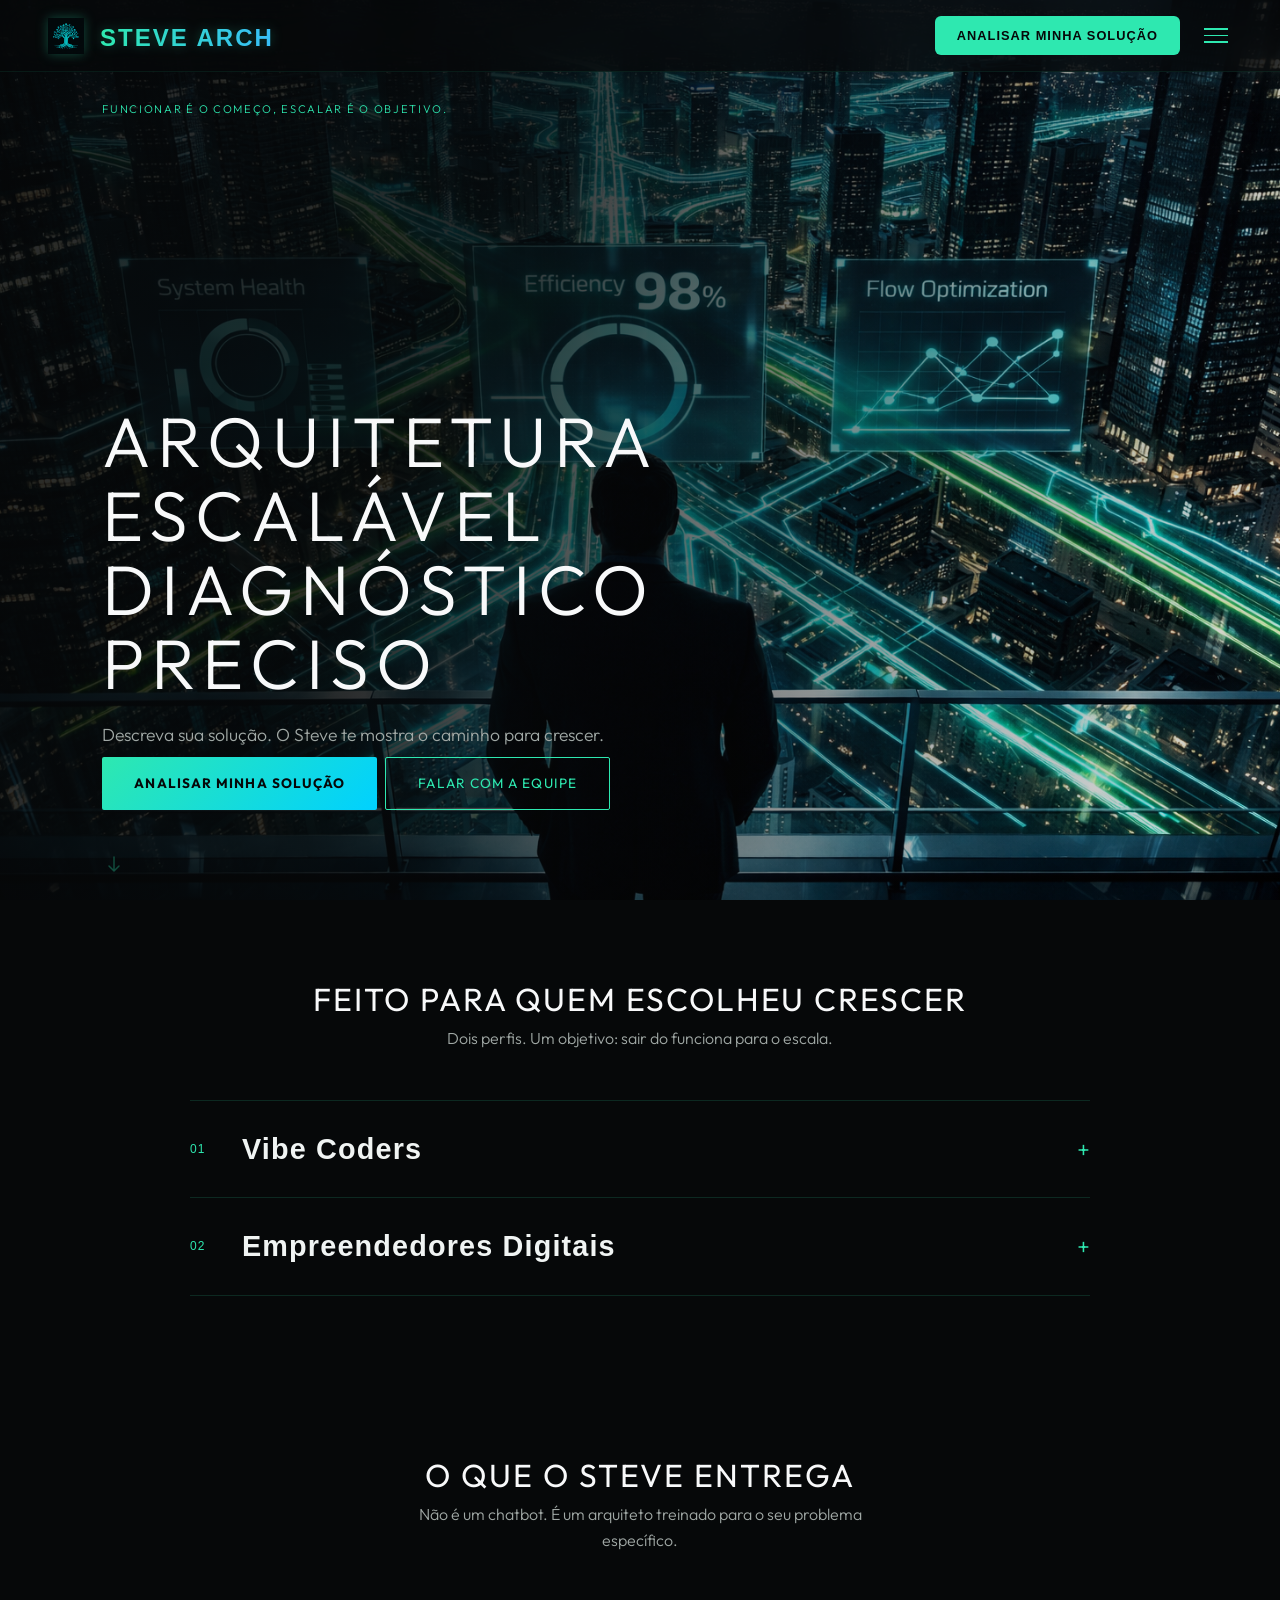
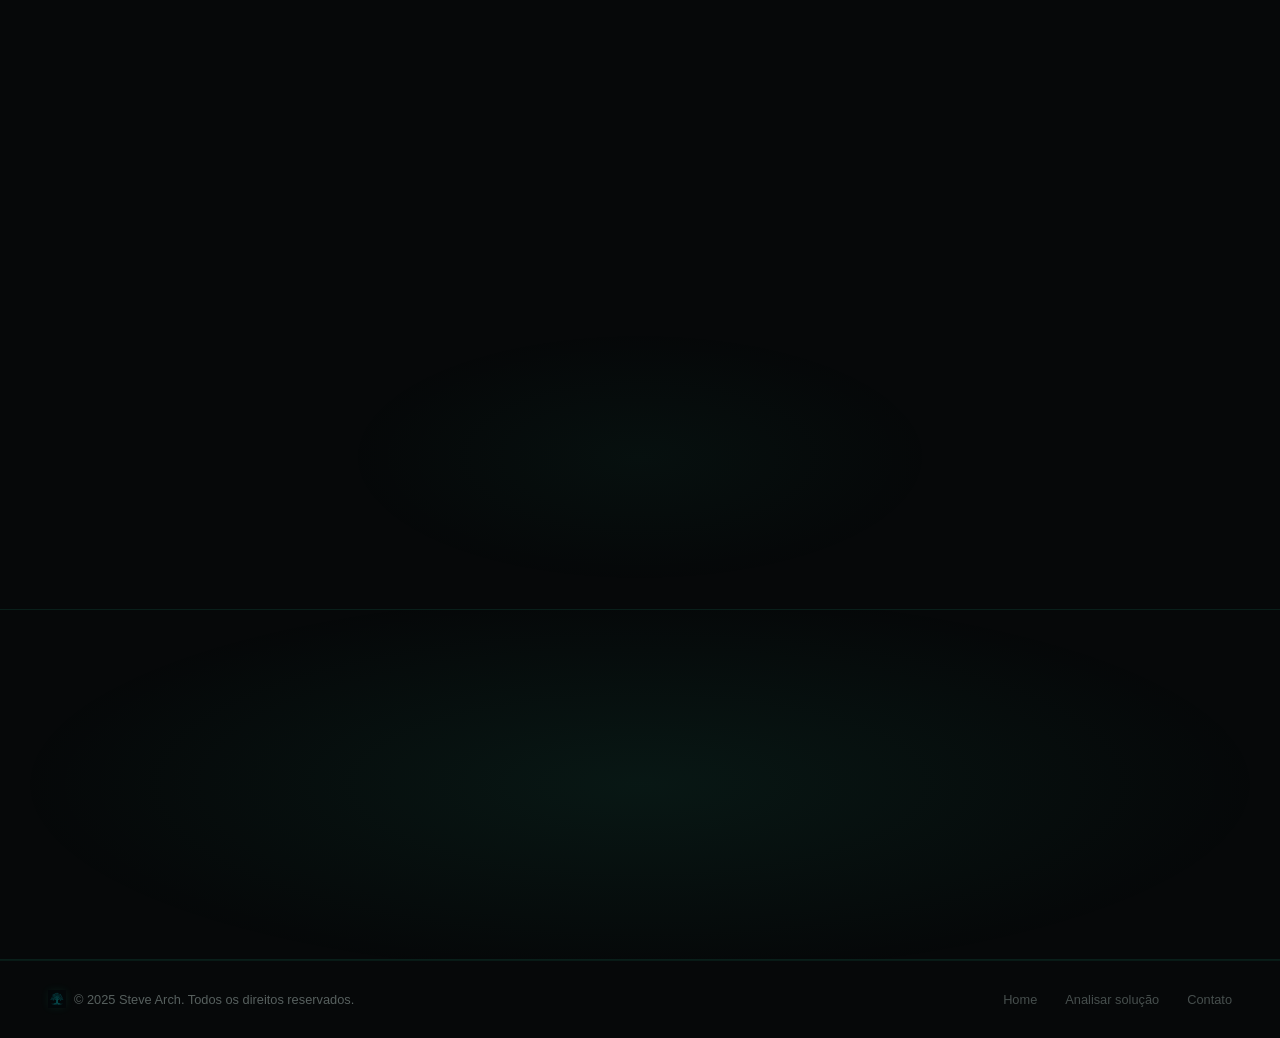
==== commit da0fdf0e: "fix: creat onboarding" ====
--- a/front-end/frontend/index.html
+++ b/front-end/frontend/index.html
@@ -4,7 +4,7 @@
   <meta charset="UTF-8">
   <meta name="viewport" content="width=device-width, initial-scale=1.0">
   <meta name="description" content="Steve Arch — O arquiteto de soluções que te ajuda a escalar. Funcionar é o começo. Escalar é o objetivo.">
-  <title>Steve Arch — Funcionar é o começo. Escalar é o objetivo.</title>
+  <title>Steve Arch</title>
   <link rel="preconnect" href="https://fonts.googleapis.com">
   <link rel="preconnect" href="https://fonts.gstatic.com" crossorigin>
   <link href="https://fonts.googleapis.com/css2?family=Outfit:wght@300;400;500;600;700&display=swap" rel="stylesheet">
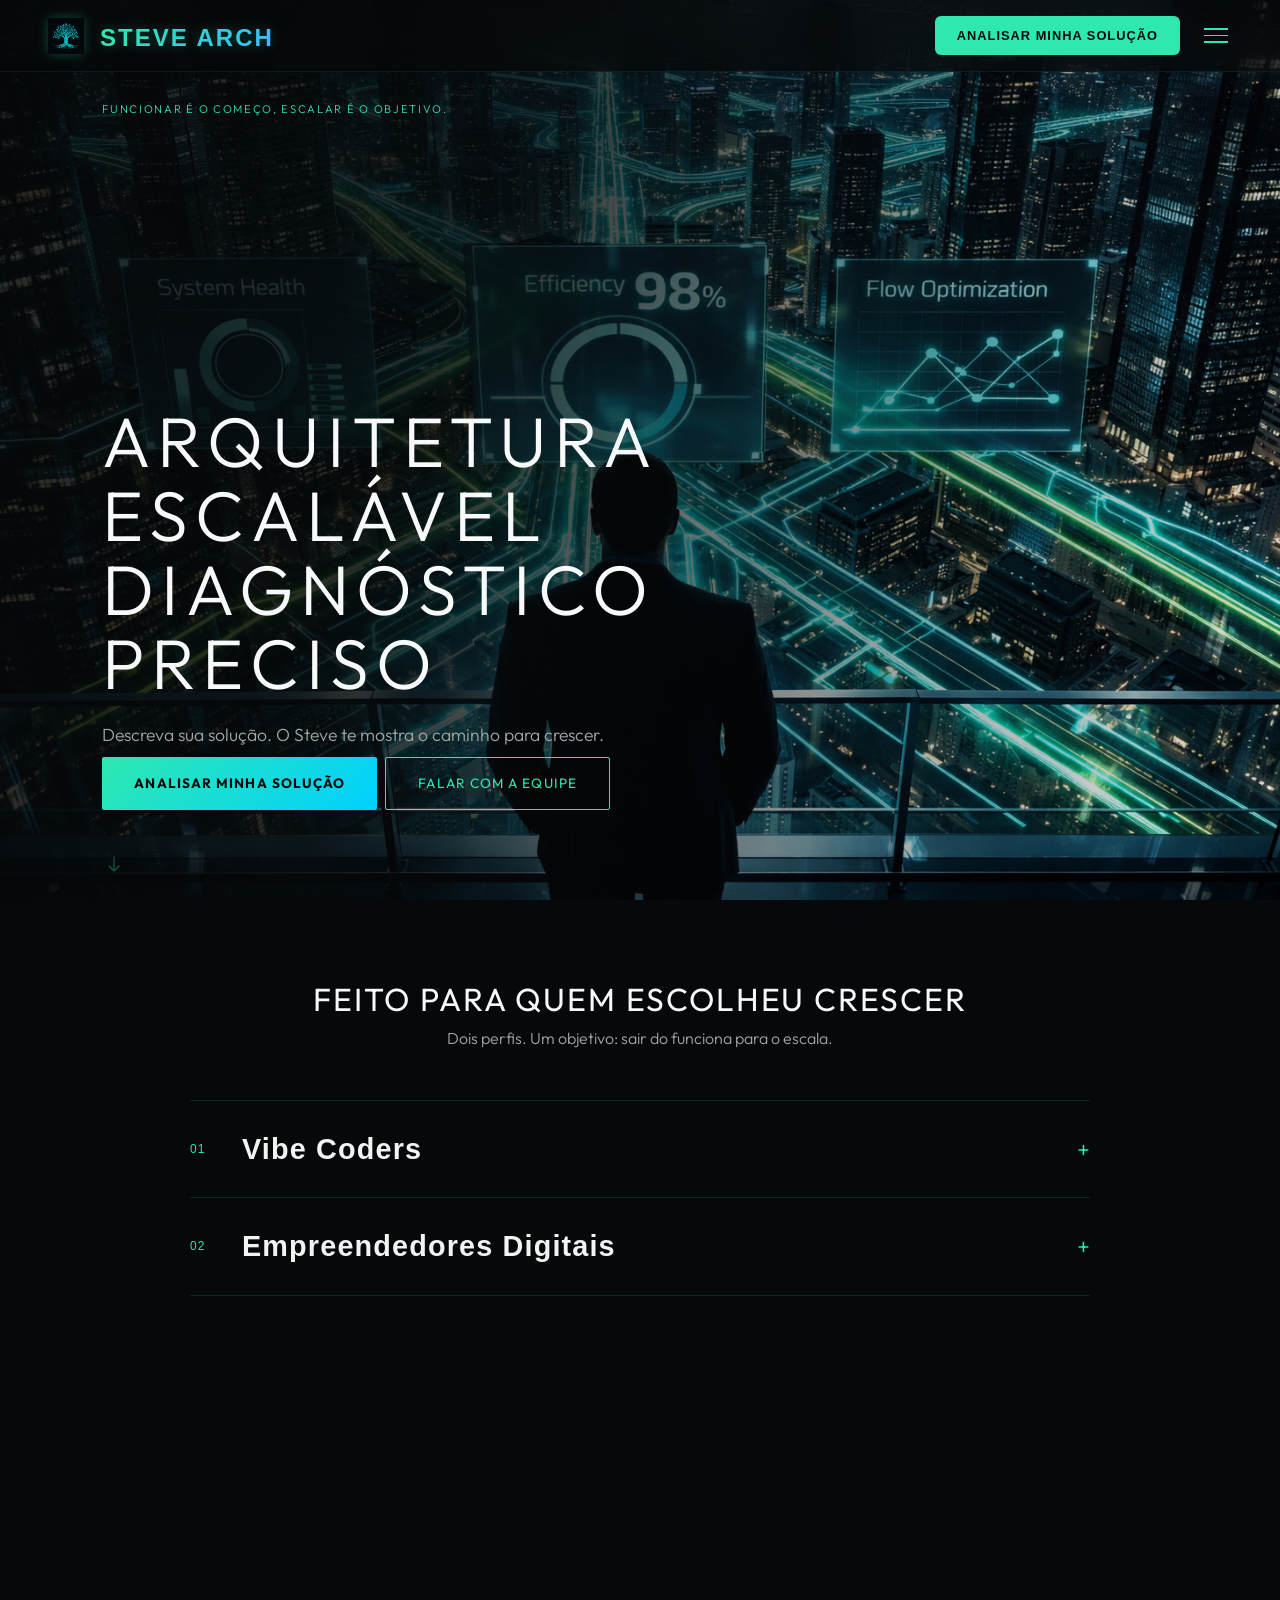
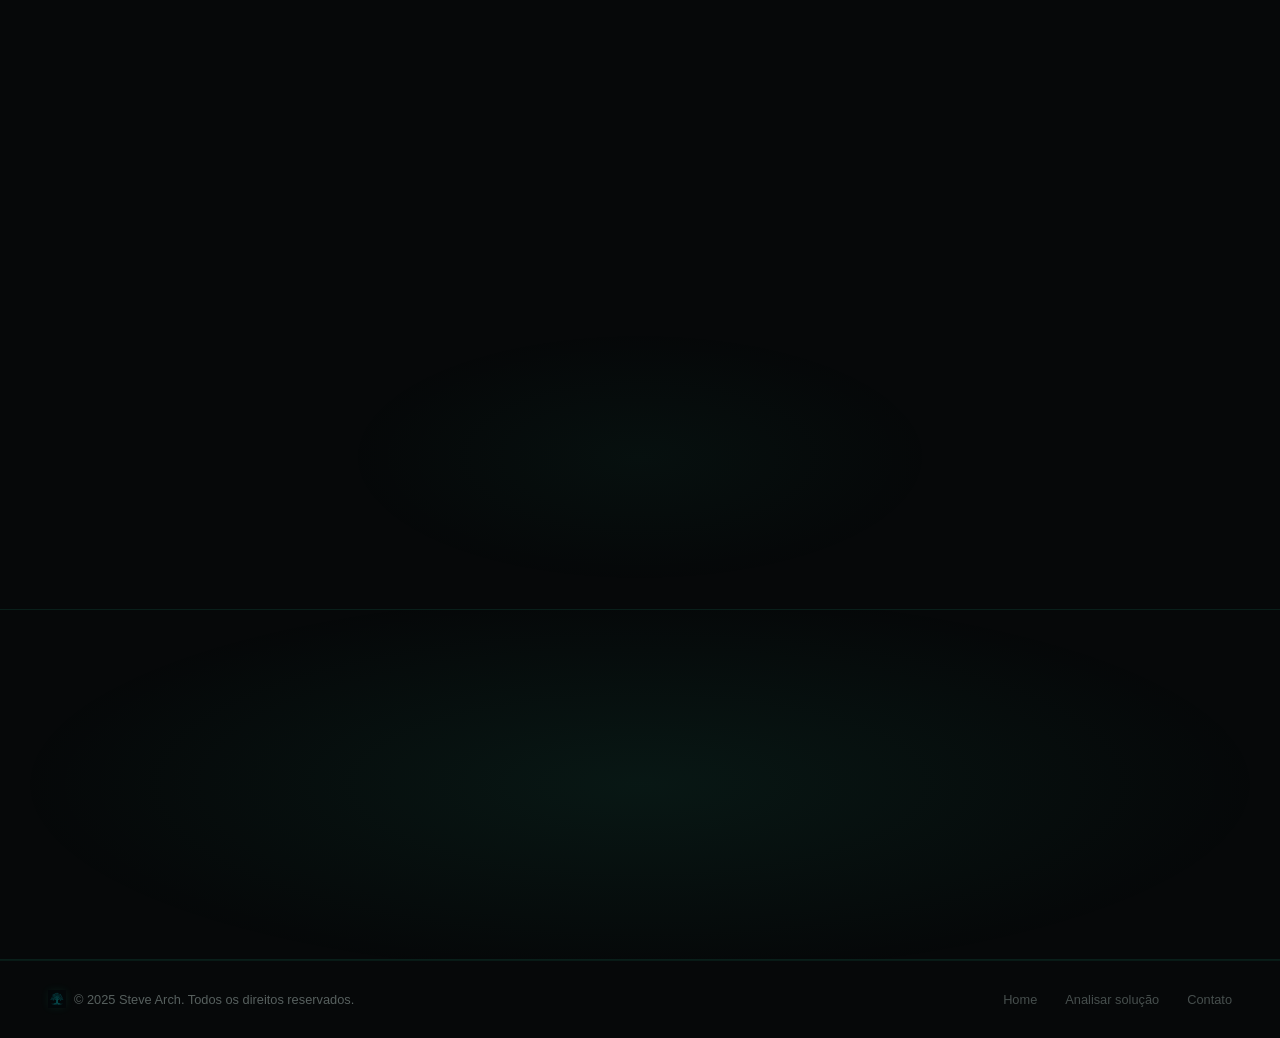
==== commit 546cdca5: "fix: creat dashboard" ====
--- a/front-end/frontend/index.html
+++ b/front-end/frontend/index.html
@@ -41,7 +41,7 @@
         </a>
       </div>
       <div class="nav-right">
-        <a href="produtos.html" class="btn-cta-nav">Analisar minha solução</a>
+        <a href="onboarding.html" class="btn-cta-nav">Analisar minha solução</a>
         <button class="hamburger" id="hamburger" aria-label="Menu">
           <span></span><span></span><span></span>
         </button>
@@ -51,7 +51,7 @@
       <button class="menu-close" id="menuClose">✕</button>
       <nav class="menu-overlay-nav">
         <a href="index.html" class="menu-link">Home</a>
-        <a href="produtos.html" class="menu-link">Analisar solução</a>
+        <a href="onboarding.html" class="menu-link">Analisar solução</a>
         <a href="contato.html" class="menu-link">Contato</a>
       </nav>
     </div>
@@ -61,7 +61,7 @@
         <h1 id="hero-title" class="fade-in">Arquitetura escalável<br>Diagnóstico preciso</h1>
         <p class="hero-subtitle fade-in">Descreva sua solução. O Steve te mostra o caminho para crescer.</p>
         <div class="hero-actions fade-in">
-          <a href="produtos.html" class="btn btn--primary">Analisar minha solução</a>
+          <a href="onboarding.html" class="btn btn--primary">Analisar minha solução</a>
           <a href="contato.html" class="btn btn--outline">Falar com a equipe</a>
         </div>
         <div class="hero-particles-wrap">
@@ -92,7 +92,7 @@
                   <li>Próximo passo validado antes de executar</li>
                   <li>Projeção de onde sua solução pode chegar</li>
                 </ul>
-                <a href="produtos.html" class="acc-cta">Analisar minha solução →</a>
+                <a href="onboarding.html" class="acc-cta">Analisar minha solução →</a>
               </div>
             </div>
             <div class="acc-item fade-in" data-index="1">
@@ -109,7 +109,7 @@
                   <li>Visão do potencial financeiro da solução</li>
                   <li>Decisões técnicas com impacto de negócio</li>
                 </ul>
-                <a href="produtos.html" class="acc-cta">Começar do jeito certo →</a>
+                <a href="onboarding.html" class="acc-cta">Começar do jeito certo →</a>
               </div>
             </div>
           </div>
@@ -133,7 +133,7 @@
               </div>
               <h3>Diagnóstico de Gargalos</h3>
               <p>Steve analisa sua solução e aponta exatamente onde ela vai travar quando crescer: banco, auth, infraestrutura, acoplamento.</p>
-              <a href="produtos.html" class="offering-card__link">Analisar agora &rarr;</a>
+              <a href="onboarding.html" class="offering-card__link">Analisar agora &rarr;</a>
             </article>
             <article class="offering-card fade-in delay-2">
               <div class="offering-card__icon" aria-hidden="true">
@@ -172,7 +172,7 @@
         <div class="container">
           <h2 id="final-cta-title" class="final-cta__title fade-in">Sua solução precisa de mais do que funcionar.</h2>
           <p class="final-cta__subtitle subtitle fade-in">Descreva o que você construiu. Steve cuida do resto.</p>
-          <a href="produtos.html" class="btn btn--primary fade-in">Analisar minha solução</a>
+          <a href="onboarding.html" class="btn btn--primary fade-in">Analisar minha solução</a>
         </div>
       </section>
     </main>
@@ -183,7 +183,7 @@
           <h2 class="cta-strip-title">Funcionar é o começo.<br>Escalar é o objetivo.</h2>
         </div>
         <div class="cta-strip-actions fade-in">
-          <a href="produtos.html" class="btn-primary">Analisar minha solução</a>
+          <a href="onboarding.html" class="btn-primary">Analisar minha solução</a>
           <a href="contato.html" class="btn-secondary">Falar com a equipe</a>
         </div>
       </div>
@@ -196,7 +196,7 @@
         </span>
         <nav class="footer-nav">
           <a href="index.html">Home</a>
-          <a href="produtos.html">Analisar solução</a>
+          <a href="onboarding.html">Analisar solução</a>
           <a href="contato.html">Contato</a>
         </nav>
       </div>
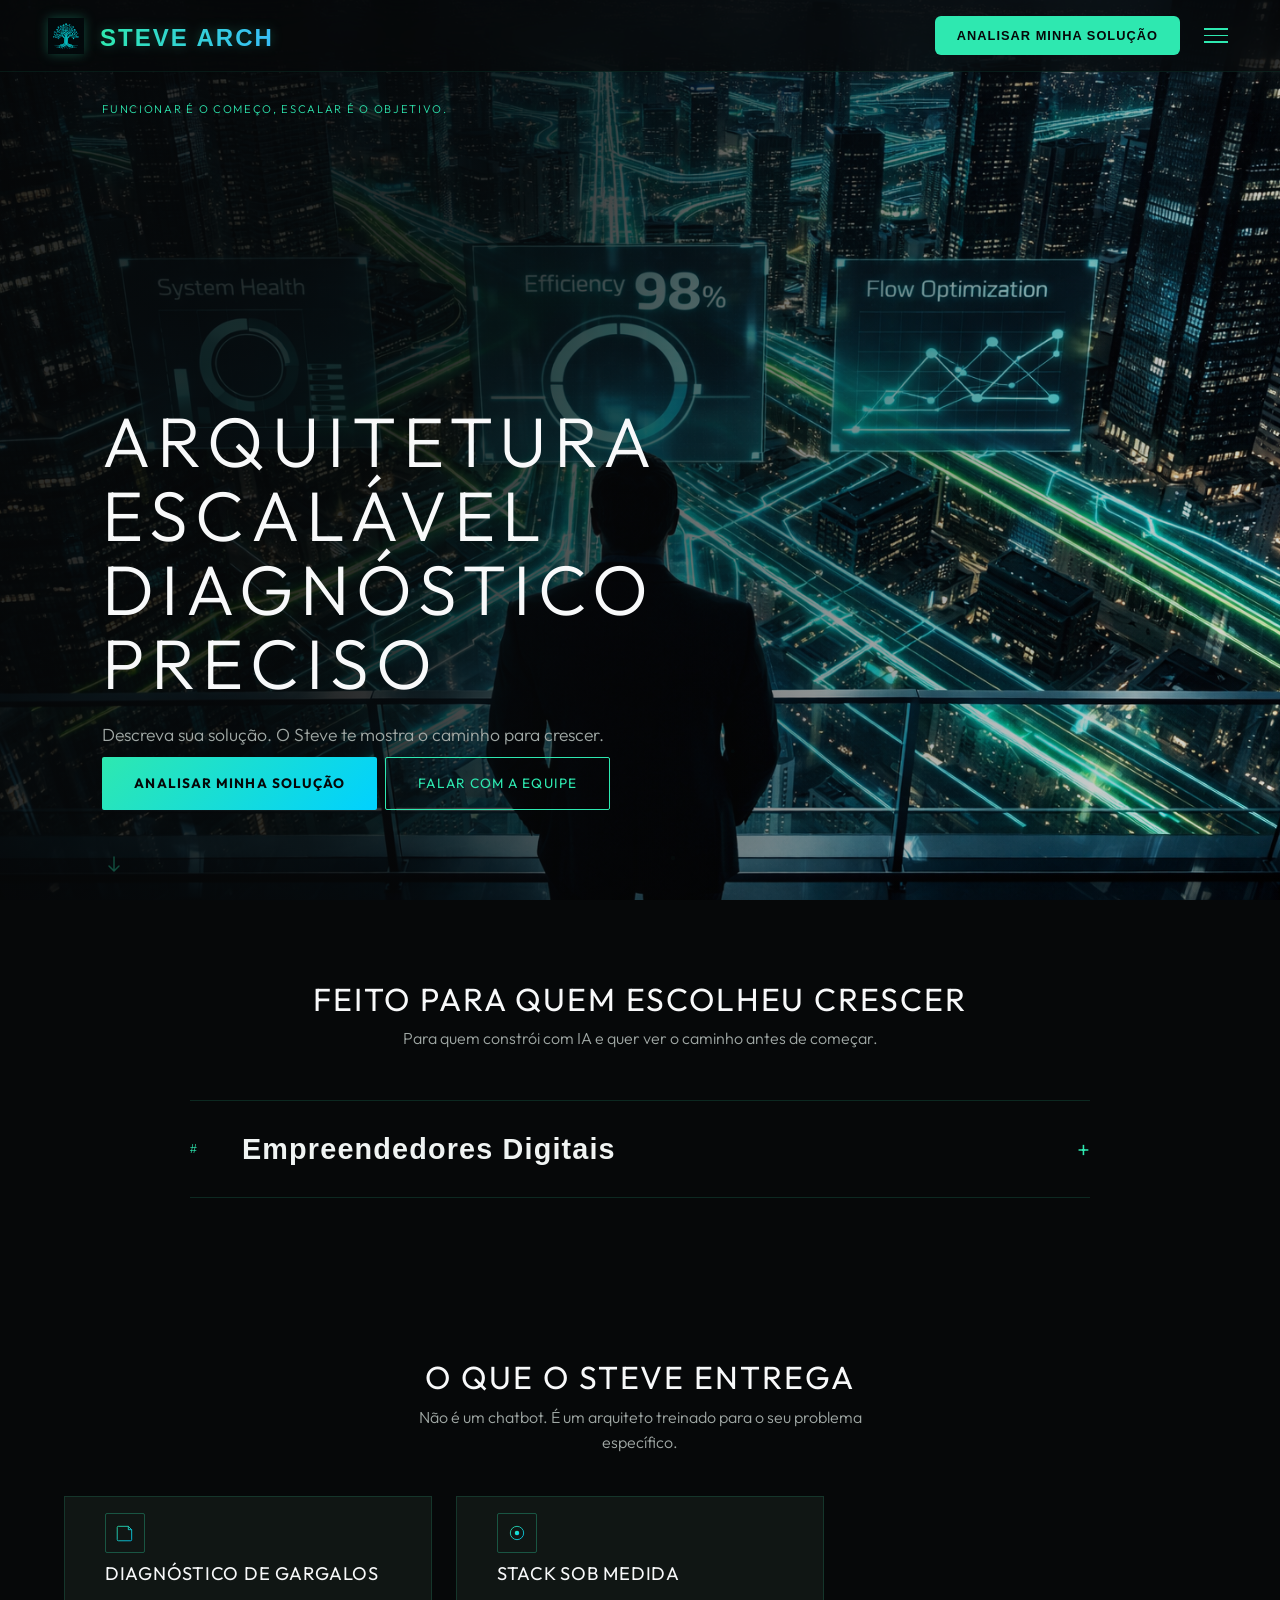
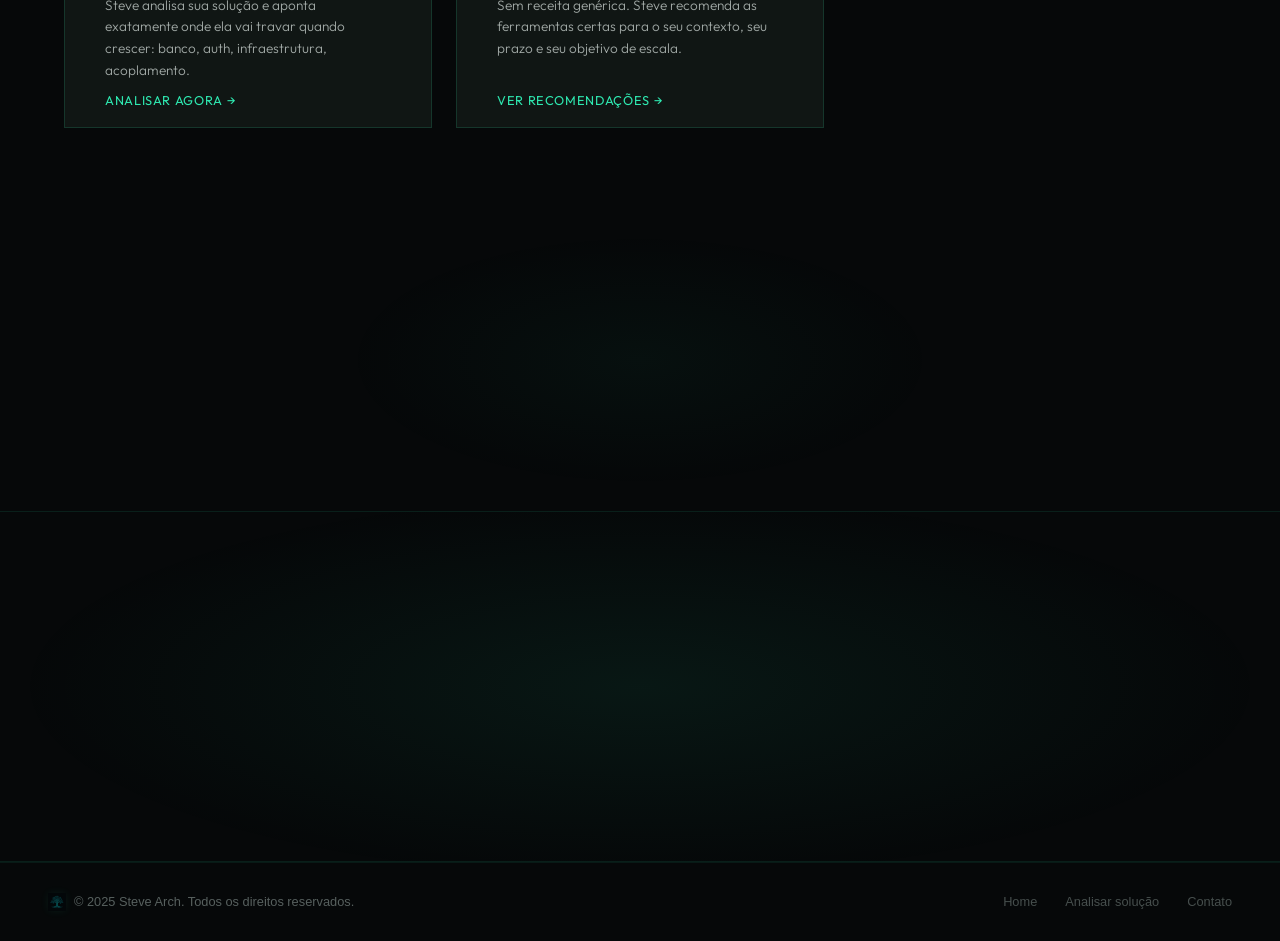
==== commit 6aab94a5: "fix: product final - no more alteration in design" ====
--- a/front-end/frontend/index.html
+++ b/front-end/frontend/index.html
@@ -76,28 +76,11 @@
       <section class="section" aria-labelledby="whom-title">
         <div class="container">
           <h2 id="whom-title" class="section__title fade-in">Feito para quem escolheu crescer</h2>
-          <p class="section__subtitle subtitle fade-in">Dois perfis. Um objetivo: sair do funciona para o escala.</p>
+          <p class="section__subtitle subtitle fade-in">Para quem constrói com IA e quer ver o caminho antes de começar.</p>
           <div class="accordion-audience fade-in">
             <div class="acc-item fade-in" data-index="0">
               <div class="acc-header">
-                <span class="acc-number">01</span>
-                <h3 class="acc-title">Vibe Coders</h3>
-                <span class="acc-icon">+</span>
-              </div>
-              <div class="acc-body">
-                <p>Você criou uma solução com IA e ela funciona. Mas você sabe que se crescer, vai quebrar. O Steve Arch analisa o que você construiu, aponta onde vai travar e mostra o caminho para chegar a mil usuários sem refazer tudo do zero.</p>
-                <ul class="acc-list">
-                  <li>Diagnóstico dos gargalos da sua solução</li>
-                  <li>Stack recomendada para o seu contexto</li>
-                  <li>Próximo passo validado antes de executar</li>
-                  <li>Projeção de onde sua solução pode chegar</li>
-                </ul>
-                <a href="onboarding.html" class="acc-cta">Analisar minha solução →</a>
-              </div>
-            </div>
-            <div class="acc-item fade-in" data-index="1">
-              <div class="acc-header">
-                <span class="acc-number">02</span>
+                <span class="acc-number">#</span>
                 <h3 class="acc-title">Empreendedores Digitais</h3>
                 <span class="acc-icon">+</span>
               </div>
--- a/front-end/frontend/css/main.css
+++ b/front-end/frontend/css/main.css
@@ -1,5 +1,5 @@
 /* ========================================
-   ATECH — Intensidade +2
+   Intensidade +2
    Futurista, vibrante, com DNA verde
    ======================================== */
 
@@ -243,6 +243,21 @@
   line-height: 1;
 }
 .menu-link:hover { color: #2EE8B0; }
+
+/* ========================================
+   STEP HEADER (
+   ======================================== */
+.step-header {
+  position: fixed;
+  top: 68px; left: 0; right: 0;
+  z-index: 80;
+  background: rgba(6,8,9,0.95);
+  backdrop-filter: blur(20px);
+  -webkit-backdrop-filter: blur(20px);
+  padding: 16px 48px 14px;
+  border-bottom: 1px solid rgba(46,232,176,0.07);
+}
+
 
 /* ============================
    ACCORDION AUDIENCE
--- a/front-end/frontend/css/components.css
+++ b/front-end/frontend/css/components.css
@@ -1,7 +1,3 @@
-/* ========================================
-   ATECH — Components
-   ======================================== */
-
 /* ============================
    FILTER BAR
    ============================ */
--- a/front-end/frontend/css/animations.css
+++ b/front-end/frontend/css/animations.css
@@ -1,6 +1,3 @@
-/* ========================================
-   ATECH — Animations
-   ======================================== */
 
 /* fade in */
 .fade-in {
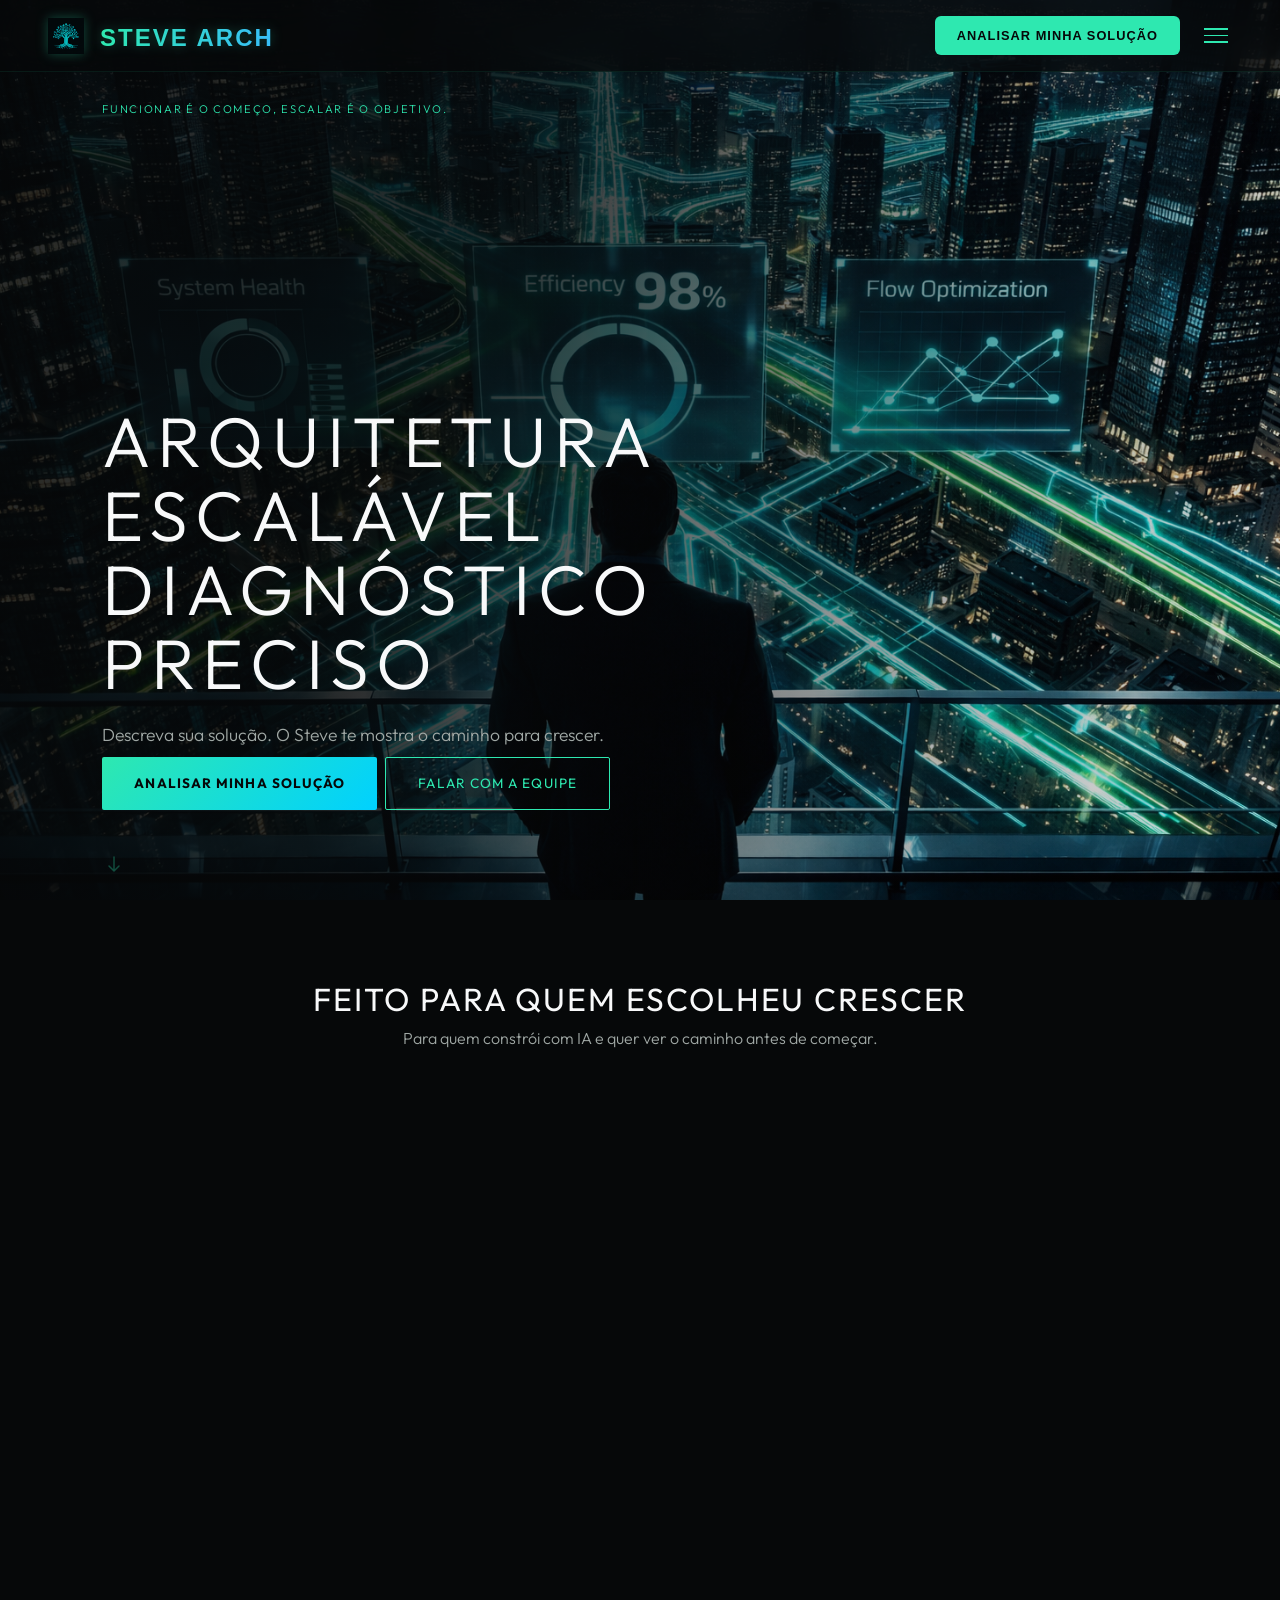
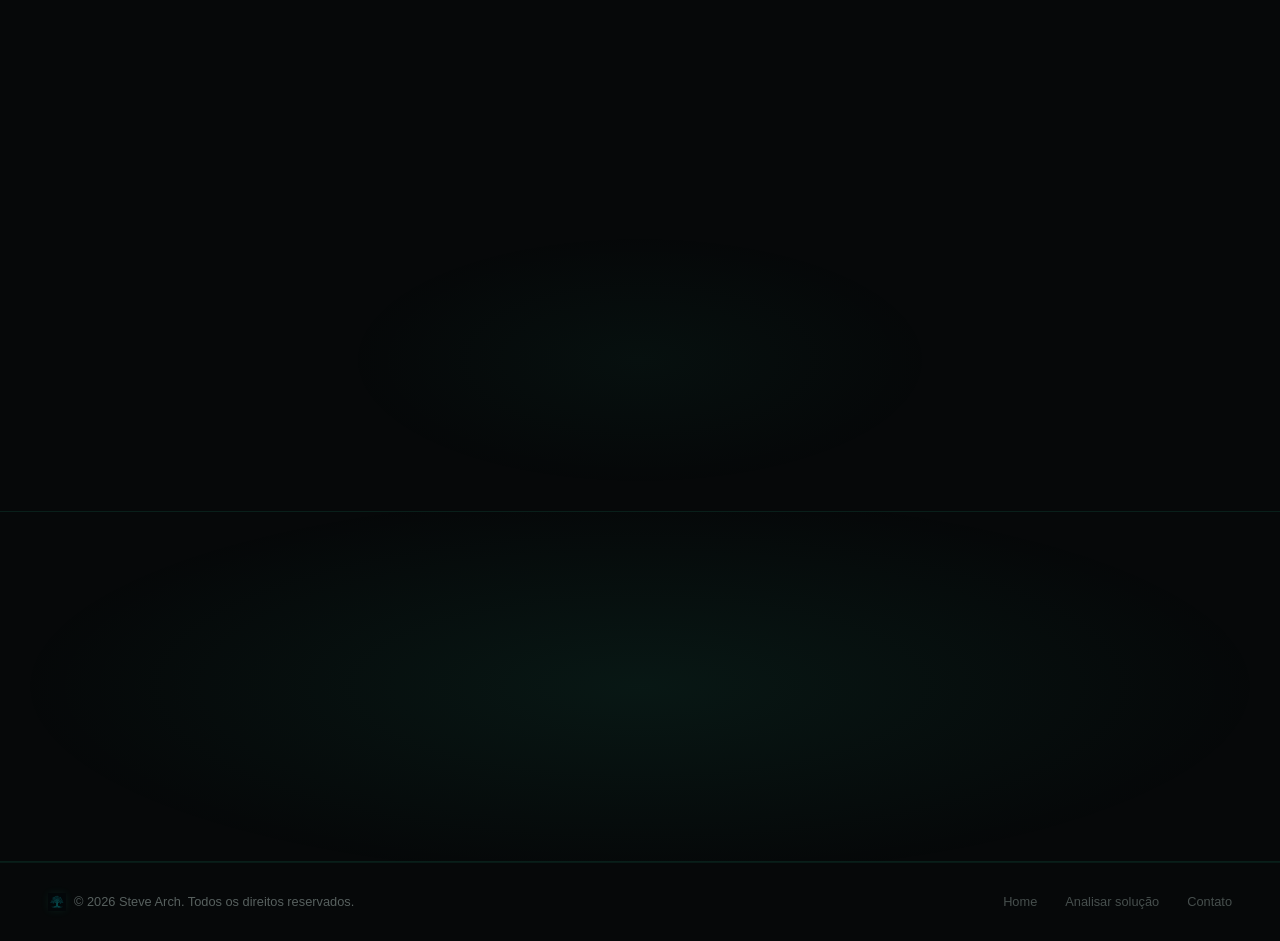
==== commit d6d4e09b: "fix: ajuste no html index" ====
--- a/front-end/frontend/index.html
+++ b/front-end/frontend/index.html
@@ -175,7 +175,7 @@
       <div class="footer-inner">
         <span class="footer-copy">
           <img src="../Image/logo.png" alt="Steve Arch" class="footer-logo-icon">
-          © 2025 Steve Arch. Todos os direitos reservados.
+          © 2026 Steve Arch. Todos os direitos reservados.
         </span>
         <nav class="footer-nav">
           <a href="index.html">Home</a>
